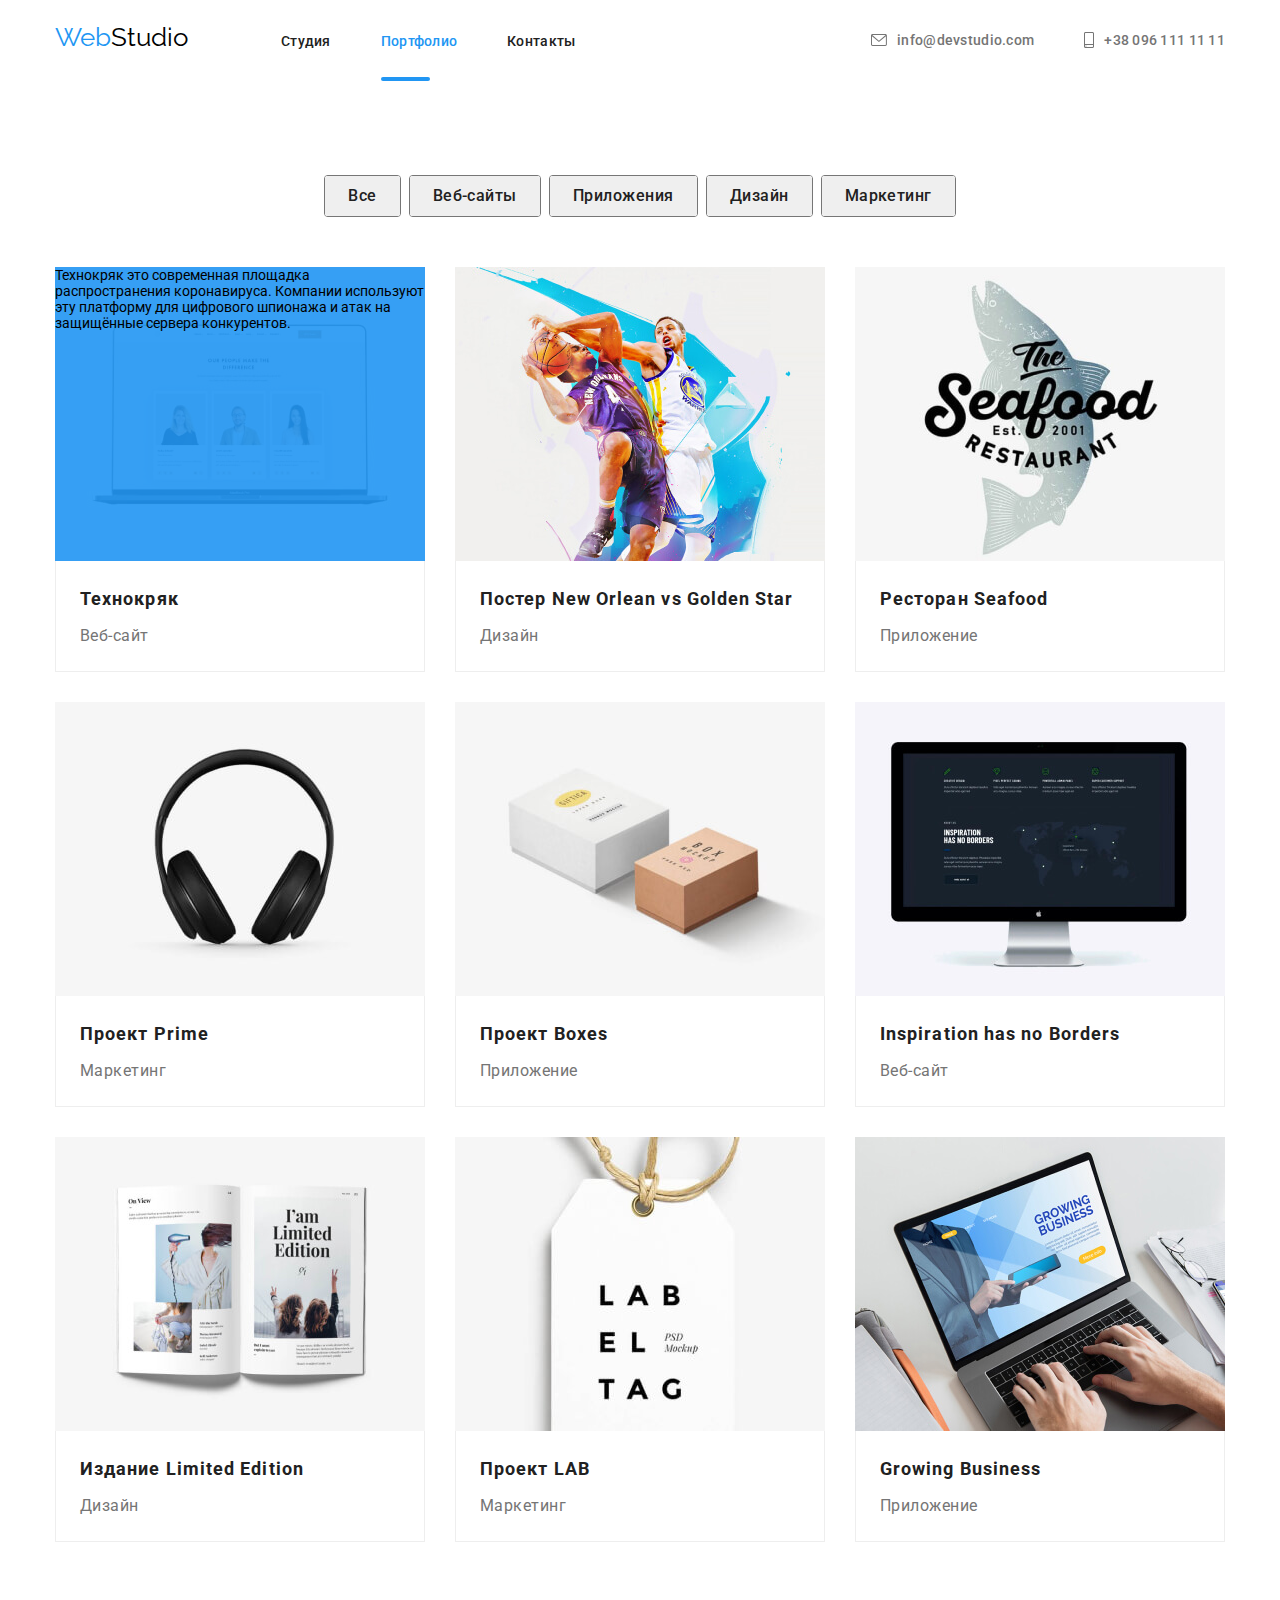
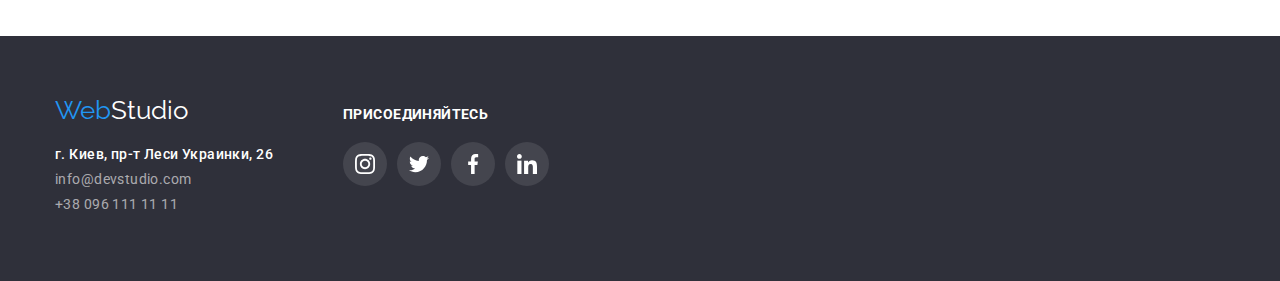
==== portfolio.html @ 27ed043b "Positioning of ::after added" ====
<!DOCTYPE html>
<html lang="ru">
  <head>
    <meta charset="UTF-8" />
    <meta name="viewport" content="width=device-width, initial-scale=1.0" />
    <title>Portfolio</title>
    <link
      rel="stylesheet"
      href="https://cdnjs.cloudflare.com/ajax/libs/modern-normalize/1.0.0/modern-normalize.css"
    />
    <link
      href="https://fonts.googleapis.com/css2?family=Raleway:wght@700&family=Roboto:ital,wght@0,400;0,500;0,900;1,700&display=swap"
      rel="stylesheet"
    />
    <link
      rel="stylesheet"
      href="https://cdnjs.cloudflare.com/ajax/libs/animate.css/4.1.1/animate.min.css"
    />
    <link rel="stylesheet" href="./css/styles.css" />
  </head>
  <body>
    <!--HEADER-->
    <header class="header">
      <div class="container">
        <nav class="nav-list link">
          <a
            class="logo animate__headShake"
            href="./index.html"
            aria-label="Логотип Web Studio"
            lang="en"
            ><span class="web-logo">Web</span>
            <span class="studio-logo">Studio</span></a
          >
          <ul class="header-items list">
            <li class="header-element">
              <a class="header-item link" href="/">Студия</a>
            </li>
            <li class="header-element">
              <a class="header-item link current" href="./portfolio.html"
                >Портфолио</a
              >
            </li>
            <li class="header-element">
              <a class="header-item link" href="/">Контакты</a>
            </li>
          </ul>
        </nav>
        <ul class="header-contacts list">
          <li class="header-element">
            <a class="contacts-item link" href="mailto:info@devstudio.com">
              <svg class="contacts-svg-icon" width="16px" height="12px">
                <use href="./images/sprite/sprite.svg#icon-envelope"></use>
              </svg>
              info@devstudio.com
            </a>
          </li>
          <li>
            <a class="contacts-item link" href="tel:+380961111111">
              <svg class="contacts-svg-icon" width="10px" height="16px">
                <use href="./images/sprite/sprite.svg#icon-smartphone"></use>
              </svg>
              +38 096 111 11 11</a
            >
          </li>
        </ul>
      </div>
    </header>
    <!--PORTFOLIO NAV SECTION-->
    <main>
      <section class="portfolio section container">
        <h1 hidden>Portfolio</h1>
        <ul class="button-items list">
          <li class="button-element link">
            <button type="button" class="button-title list">Все</button>
          </li>
          <li class="button-element link">
            <button type="button" class="button-title list">Веб-сайты</button>
          </li>
          <li class="button-element link">
            <button type="button" class="button-title list">Приложения</button>
          </li>
          <li class="button-element link">
            <button type="button" class="button-title list">Дизайн</button>
          </li>
          <li class="button-element link">
            <button type="button" class="button-title list">Маркетинг</button>
          </li>
        </ul>
        <!-- PORTFOLIO IMAGES-->
        <ul class="portfolio-list list">
          <li class="portfolio-element">
            <a class="portfolio-title link" href="/">
              <img
                src="./images/portfolio/img-2.jpg"
                alt="Технокряк Вебсайт"
                width="370"
                height="294"
              />
              <div class="portfolio-content">
                <h2 class="portfolio-name">Технокряк</h2>
                <p class="portfolio-item">Веб-сайт</p>
              </div>
            </a>
            <div class="overlay">
              <p>
                Технокряк это современная площадка распространения коронавируса.
                Компании используют эту платформу для цифрового шпионажа и атак
                на защищённые сервера конкурентов.
              </p>
            </div>
          </li>
          <li class="portfolio-element">
            <a class="portfolio-title link" href="">
              <img
                src="./images/portfolio/img-3.jpg"
                alt="Постер Баскетбольных Команд"
                width="370"
                height="294"
              />
              <div class="portfolio-content">
                <h2 class="portfolio-name">
                  Постер <span lang="en">New Orlean vs Golden Star</span>
                </h2>
                <p class="portfolio-item">Дизайн</p>
              </div>
            </a>
          </li>
          <li class="portfolio-element">
            <a class="portfolio-title link" href="">
              <img
                src="./images/portfolio/img-4.jpg"
                alt="Логотип Ресторана"
                width="370"
                height="294"
              />
              <div class="portfolio-content">
                <h2 class="portfolio-name">
                  Ресторан <span lang="en">Seafood</span>
                </h2>
                <p class="portfolio-item">Приложение</p>
              </div>
            </a>
          </li>
          <li class="portfolio-element">
            <a class="portfolio-title link" href="">
              <img
                src="./images/portfolio/img-5.jpg"
                alt="Наушники"
                width="370"
                height="294"
              />
              <div class="portfolio-content">
                <h2 class="portfolio-name">
                  Проект <span lang="en">Prime </span>
                </h2>
                <p class="portfolio-item">Маркетинг</p>
              </div>
            </a>
          </li>
          <li class="portfolio-element">
            <a class="portfolio-title link" href="">
              <img
                src="./images/portfolio/img-6.jpg"
                alt="Коробки"
                width="370"
                height="294"
              />
              <div class="portfolio-content">
                <h2 class="portfolio-name">
                  Проект <span lang="en">Boxes </span>
                </h2>
                <p class="portfolio-item">Приложение</p>
              </div>
            </a>
          </li>
          <li class="portfolio-element">
            <a class="portfolio-title link" href="">
              <img
                src="./images/portfolio/img-7.jpg"
                alt="Компьютер"
                width="370"
                height="294"
              />
              <div class="portfolio-content">
                <h2 class="portfolio-name" lang="en">
                  Inspiration has no Borders
                </h2>
                <p class="portfolio-item">Веб-сайт</p>
              </div>
            </a>
          </li>
          <li class="portfolio-element">
            <a class="portfolio-title link" href="">
              <img
                src="./images/portfolio/img-8.jpg"
                alt="Журнал"
                width="370"
                height="294"
              />
              <div class="portfolio-content">
                <h2 class="portfolio-name">
                  Издание <span lang="en">Limited Edition </span>
                </h2>
                <p class="portfolio-item">Дизайн</p>
              </div>
            </a>
          </li>
          <li class="portfolio-element">
            <a class="portfolio-title link" href="">
              <img
                src="./images/portfolio/img-9.jpg"
                alt="Лэйбел"
                width="370"
                height="294"
              />
              <div class="portfolio-content">
                <h2 class="portfolio-name">
                  Проект <span lang="en">LAB </span>
                </h2>
                <p class="portfolio-item">Маркетинг</p>
              </div>
            </a>
          </li>
          <li class="portfolio-element">
            <a class="portfolio-title link" href="">
              <img
                src="./images/portfolio/img-10.jpg"
                alt="Человек Печатает на Компьютере"
                width="370"
                height="294"
              />
              <div class="portfolio-content">
                <h2 class="portfolio-name" lang="en">Growing Business</h2>
                <p class="portfolio-item">Приложение</p>
              </div>
            </a>
          </li>
        </ul>
      </section>
    </main>
    <!--CONTACTS-->
    <footer class="contacts background">
      <div class="container">
        <section class="section-details">
          <a
            class="footer-logo"
            href="./index.html"
            aria-label="Логотип Web Studio"
            lang="en"
            ><span class="web-logo">Web</span>
            <span class="studio-footer">Studio</span></a
          >
          <address>
            <ul>
              <li class="footer-address list">
                <a
                  class="address link"
                  href="https://www.google.com/maps/place/Lesi+Ukrainky+Blvd,+26,+Kyiv,+Ukraine,+02000/@50.4265807,30.5361971,17z/data=!3m1!4b1!4m5!3m4!1s0x40d4cf0e033ecbe9:0x57a4dffefec77da0!8m2!3d50.4265807!4d30.5383858"
                  >г. Киев, пр-т Леси Украинки, 26</a
                >
              </li>

              <li class="footer-address list">
                <a class="contact-details link" href="mailto:info@devstudio.com"
                  >info@devstudio.com</a
                >
              </li>
              <li class="footer-address list">
                <a class="contact-details link" href="tel:+380961111111"
                  >+38 096 111 11 11</a
                >
              </li>
            </ul>
          </address>
        </section>
        <div class="join-us">
          <b class="join-us-title">присоединяйтесь</b>
          <ul class="footer-social-links list">
            <li class="footer-list-item">
              <a class="footer-social-link" href="/" alt="Instagram">
                <svg class="footer-social-svg">
                  <use href="./images/sprite/sprite.svg#icon-instagram"></use>
                </svg>
              </a>
            </li>
            <li class="footer-list-item">
              <a class="footer-social-link" href="/" alt="Twitter">
                <svg class="footer-social-svg">
                  <use href="./images/sprite/sprite.svg#icon-twitter"></use>
                </svg>
              </a>
            </li>
            <li class="footer-list-item">
              <a class="footer-social-link" href="/" alt="Facebook">
                <svg class="footer-social-svg">
                  <use href="./images/sprite/sprite.svg#icon-facebook"></use>
                </svg>
              </a>
            </li>
            <li class="footer-list-item">
              <a class="footer-social-link" href="/" alt="LinkedIn">
                <svg class="footer-social-svg">
                  <use href="./images/sprite/sprite.svg#icon-linkedin"></use>
                </svg>
              </a>
            </li>
          </ul>
        </div>
      </div>
    </footer>
  </body>
</html>
---- css/styles.css ----
:root {
  /* Fonts */
  --main-font: "Roboto", sans-serif;
  --logo-font: "Raleway", sans-serif;
  /* Colors */
  --white-color: #ffffff;
  --black-color: #000000;
  --title-text-color: #212121;
  --primary-text-color: #757575;
  --section-background-color: #2f303a;
  --team-background-color: #f5f4fa;
  --accent-color: #2196f3;
  --active-links-color: #3c20f3;
  --contact-details-color: rgba(255, 255, 255, 0.6);
  --border-color: #eeeeee;
  --border-bottom-color: #ececec;
  --gradient-color: rgba(47, 48, 58, 0.4);
  --social-links-color: #afb1b8;
  --footer-social-links: rgba(255, 255, 255, 0.1);
  --overlay-color: rgba(0, 0, 0, 0.2);
  --portfolio-overlay: rgba(33, 150, 243, 0.9);
  --close-border-color: 1px solid rgba(0, 0, 0, 0.1);
}
*,
*::before,
*::after {
  margin: 0;
  padding: 0;
}
body {
  background-color: var(--white-color);
  font-family: var(--main-font);
  font-size: 14px;
}
img {
  display: block;
  width: 100%;
  height: auto;
}
.list {
  list-style: none;
}
.link {
  text-decoration: none;
}
.address {
  font-style: normal;
}
.container {
  width: 1200px;
  padding: 0 15px;
  margin: 0 auto;
}
.section {
  padding-top: 94px;
  padding-bottom: 94px;
}

/* ======== LOGO ======== */

.logo {
  font-family: var(--logo-font);

  display: flex;
  margin-right: 93px;

  font-size: 26px;
  text-decoration: none;
  animation-duration: 1500ms;
}
.footer-logo {
  font-family: var(--logo-font);

  display: flex;

  font-size: 26px;
  text-decoration: none;
  margin-bottom: 20px;
}
.web-logo {
  color: var(--accent-color);
}
.studio-logo {
  color: var(--black-color);
}
.studio-footer {
  color: var(--white-color);
}
.background {
  background-color: var(--section-background-color);
}

/* ======== END LOGO ======== */
/* ====== HEADER NAVIGATION LIST =======*/
.header .container {
  display: flex;
  align-items: baseline;
}
.header-bottom .container {
  display: flex;
  align-items: center;
  border-bottom: 1px solid var(--border-bottom-color);
}
.header-item {
  color: var(--title-text-color);

  font-weight: 500;
  line-height: 1.142;
  letter-spacing: 0.02em;
  transition: color 250ms cubic-bezier(0.4, 0, 0.2, 1);
}
.current::after {
  position: absolute;
  bottom: 0;
  content: "";
  display: flex;
  width: 49px;
  height: 4px;
  border-radius: 2px;
  margin-top: 28px;
  background-color: var(--accent-color);
}
.header-element {
  display: flex;
  margin-right: 50px;
}
.header-element:not(last-child) {
  margin-right: 50px;
}
.header-item:hover,
.header-item:focus,
.contacts-item:hover,
.contacts-item:focus {
  color: var(--accent-color);
}
.header-item:active {
  color: var(--active-links-color);
}
.header-items {
  display: flex;
  align-items: center;
  position: relative;
}
.header-items .link.current {
  color: var(--accent-color);
}
.nav-list {
  display: flex;
  align-items: baseline;
}

.header-contacts {
  display: flex;
  align-items: center;
  margin-left: auto;
}
.contacts-item {
  color: var(--primary-text-color);

  font-weight: 500;
  letter-spacing: 0.02em;
  transition: color 250ms cubic-bezier(0.4, 0, 0.2, 1);
}
.contacts-svg-icon {
  display: flex;
  align-self: center;
  margin-right: 10px;
}
.contacts-item .contacts-svg-icon {
  fill: var(--primary-text-color);
}
.contacts-item:hover .contacts-svg-icon,
.contacts-item:focus .contacts-svg-icon {
  fill: var(--accent-color);
}
.nav-list .link,
.header-contacts .link {
  display: flex;
  padding-top: 32px;
  padding-bottom: 32px;
}

/* ====== END HEADER NAVIGATION LIST =======*/
/* ======== HERO ======== */
.hero {
  margin: 0 auto;
  max-width: 1600px;
  background-image: linear-gradient(
      var(--gradient-color),
      var(--gradient-color)
    ),
    url("../images/hero/hero.png");
}
.hero .container {
  text-align: center;
  padding-top: 200px;
  padding-bottom: 200px;
}
.hero-title {
  color: var(--white-color);

  font-weight: 900;
  font-size: 44px;
  line-height: 1.363;
  letter-spacing: 0.06em;

  text-align: center;
  text-transform: uppercase;
}

/* ======== END HERO ======== */
/* ======== BUTTON ======== */

.button {
  background-color: var(--accent-color);
  color: var(--white-color);

  min-width: 200px;
  height: 50px;
  border-radius: 4px;
  padding: 10px 32px;
  margin-top: 30px;
}
.backdrop {
  position: fixed;
  top: 0;
  left: 0;
  width: 100%;
  height: 100%;
  background-color: var(--overlay-color);
  transition: all 250ms linear;
}
.backdrop.is-hidden {
  opacity: 0;
  visibility: hidden;
  pointer-events: none;
  transition: all 250ms linear 250ms;
}
.backdrop.is-hidden .modal {
  transform: translate(-50%, -50%) scale(0);
  transition: all 250ms linear 0ms;
}
.modal {
  position: absolute;
  top: 50%;
  left: 50%;
  transform: translate(-50%, -50%) scale(1);
  width: 528px;
  height: 581px;
  background-color: var(--white-color);
  transition: all 250ms linear 250ms;
}
.close-button {
  position: absolute;
  top: 8px;
  right: 8px;
  width: 30px;
  height: 30px;
  border: 1px solid var(--close-border-color);
  border-radius: 50%;
  background-color: var(--white-color);
  cursor: pointer;
}
/* ======== END BUTTON ======== */
/* ======= OUR ADVANTAGES ======== */

.advantages-section {
  padding-bottom: 0;
}
.advantages .container {
  display: flex;
  text-align: center;
}
.advantages-list {
  display: flex;
  text-align: left;
}

.advantages-title {
  color: var(--title-text-color);

  font-weight: 700;
  line-height: 1.142;
  letter-spacing: 0.03em;
  margin-bottom: 10px;

  text-transform: uppercase;
}
.advantages-item {
  width: 270px;
  margin-right: 30px;
}
.advantages-item:nth-child(n + 4) {
  margin-right: 0;
}
.advantages::before {
  display: inline-block;
  content: "";
  width: 270px;
  height: 120px;
  background-color: var(--team-background-color);
  margin-bottom: 30px;

  background-repeat: no-repeat;
  background-position: center;
}
.antenna::before {
  background-image: url(../images/sprite/antenna.svg);
}
.clock::before {
  background-image: url(../images/sprite/clock.svg);
}
.diagram::before {
  background-image: url(../images/sprite/diagram.svg);
}
.astronaut::before {
  background-image: url(../images/sprite/astronaut.svg);
}
.advantages-text {
  color: var(--primary-text-color);

  font-weight: 400;
  line-height: 1.714;
  letter-spacing: 0.03em;
  width: 270px;
  height: 75px;
  margin-right: 30px;
}
/* ======= END OUR ADVANTAGES ======== */
/* ======= SERVICES ======= */

.services .container {
  display: block;
}

.services-images {
  display: flex;
  font-size: 0;
}
.services-item {
  display: flex;
  margin-right: 30px;
}
.services-item:nth-child(3n) {
  margin-right: 0;
}
.services-title {
  color: var(--title-text-color);

  font-weight: 700;
  font-size: 36px;
  line-height: 1.166;
  text-align: center;
  letter-spacing: 0.03em;
  margin-bottom: 50px;
}
/* ======= END SERVICES ======= */
/* ======== OUR TEAM ========*/
.team {
  background-color: var(--team-background-color);
}
.team-list {
  display: flex;
  align-items: center;
}
.team-element {
  padding: 15px 30px;
}
.team-title {
  color: var(--title-text-color);

  font-weight: 700;
  font-size: 36px;
  line-height: 1.166;
  text-align: center;
  letter-spacing: 0.03em;
  margin-bottom: 50px;
}
.team-image {
  display: flex;
  width: 270px;
  margin-bottom: 30px;
}
.team-image:nth-child(4n) {
  margin: 0;
}
.team-content {
  background: var(--white-color);

  box-sizing: border-box;
  border-left: 1px solid var(--border-color);
  border-right: 1px solid var(--border-color);
  border-bottom: 1px solid var(--border-color);
  border-radius: 0px 0px 4px 4px;
  overflow: hidden;
  box-shadow: 0px 1px 3px rgba(0, 0, 0, 0.12), 0px 1px 1px rgba(0, 0, 0, 0.14),
    0px 2px 1px rgba(0, 0, 0, 0.2);
  border-radius: 0px 0px 4px 4px;

  margin-right: 30px;
}
.team-member {
  color: var(--title-text-color);

  font-weight: 500;
  font-size: 16px;
  line-height: 1.187;
  letter-spacing: 0.03em;

  text-align: center;
  margin-bottom: 10px;
}
.team-position {
  color: var(--primary-text-color);

  font-weight: 400;
  font-size: 16px;
  line-height: 1.187;
  letter-spacing: 0.03em;

  text-align: center;
  margin-bottom: 16px;
}
.social-links {
  display: flex;
  justify-content: center;
  padding-bottom: 22px;
}
.social-link-item {
  display: flex;
  justify-content: center;
  align-items: center;
  background-color: var(--white-color);
  border-radius: 50%;
  width: 44px;
  height: 44px;
  transition: background-color 250ms cubic-bezier(0.4, 0, 0.2, 1);
}
.social-list-svg {
  width: 20px;
  height: 20px;
  fill: var(--social-links-color);
}
.social-list-item:hover .social-list-svg,
.social-list-item:focus .social-list-svg {
  fill: var(--white-color);
}
.social-link-item:hover,
.social-link-item:focus {
  background-color: var(--accent-color);
}

/* ======== END OUR TEAM ========*/
/* ======== CLIENTS ==========*/
.clients-title {
  color: var(--title-text-color);

  font-weight: 700;
  font-size: 36px;
  line-height: 1.166;
  text-align: center;
  letter-spacing: 0.03em;
  margin-bottom: 50px;
}
.clients-list {
  display: flex;
}
.clients-link {
  display: flex;
}

.clients-item {
  display: flex;
  justify-content: center;
  align-items: center;
  border: 1px solid var(--social-links-color);
  margin-right: 30px;

  width: 170px;
  height: 90px;
  transition: all 250ms cubic-bezier(0.4, 0, 0.2, 1);
}
.clients-logo {
  display: flex;

  fill: var(--social-links-color);
}
.clients-item:hover .clients-logo,
.clients-item:focus .clients-logo {
  fill: var(--accent-color);
}
.clients-item:hover,
.clients-item:focus {
  border-color: var(--accent-color);
  fill: var(--accent-color);
}
.clients-item:not(last-child) {
  margin-right: 30px;
}
/* ======== END CLIENTS ========== */
/* ======== PORTFOLIO ======== */
.button-items {
  display: flex;
  justify-content: center;
  margin-bottom: 50px;
}
.button-title {
  color: var(--title-text-color);

  font-weight: 500;
  font-size: 16px;
  line-height: 1.625;
  letter-spacing: 0.03em;

  text-align: center;
  padding: 6px 22px;
  transition: all 250ms cubic-bezier(0.4, 0, 0.2, 1);
}
.button-title:hover,
.button-title:focus {
  background-color: var(--accent-color);
  color: var(--white-color);
}
.button-element {
  margin-right: 8px;

  box-sizing: border-box;
  border-radius: 4px;
  overflow: hidden;
}
.button-element:last-child {
  margin: 0;
}
.button-element .link {
  display: block;

  padding-top: 54px;
  padding-bottom: 54px;
}
.portfolio .container {
  display: flex;
  align-items: center;
}
.portfolio-list {
  display: flex;

  flex-wrap: wrap;
}
.portfolio-name {
  color: var(--title-text-color);

  font-weight: 700;
  font-size: 18px;
  line-height: 2;
  letter-spacing: 0.06em;

  margin-bottom: 4px;

  transition: color 250ms cubic-bezier(0.4, 0, 0.2, 1);
}
.portfolio-item {
  color: var(--primary-text-color);

  font-weight: normal;
  font-size: 16px;
  line-height: 1.875;
  letter-spacing: 0.03em;
}
.portfolio-element {
  position: relative;
  background: var(--white-color);

  display: flex;

  width: 370px;
  margin-right: 30px;
  margin-bottom: 30px;
}
.portfolio-element:nth-child(3n) {
  margin-right: 0;
}
.portfolio-element:nth-last-child(-n + 3) {
  margin-bottom: 0;
}
.portfolio-title {
  transition: all 250ms cubic-bezier(0.4, 0, 0.2, 1);
}
.portfolio-title:hover,
.portfolio-title:focus {
  box-shadow: 0px 1px 1px rgba(0, 0, 0, 0.12), 0px 4px 4px rgba(0, 0, 0, 0.06),
    1px 4px 6px rgba(0, 0, 0, 0.16);
}
.portfolio-content {
  padding: 20px 24px;

  box-sizing: border-box;
  border-left: 1px solid var(--border-color);
  border-right: 1px solid var(--border-color);
  border-bottom: 1px solid var(--border-color);
}
.portfolio-name:hover,
.portfolio-name:focus {
  color: var(--accent-color);
}
.overlay {
  position: absolute;
  top: 0;
  left: 0;
  width: 100%;
  height: 294px;
  background-color: var(--portfolio-overlay);
}
/* ======== END PORTFOLIO ======== */
/* ======= CONTACTS ========= */

.contacts .container {
  display: flex;
  align-items: baseline;
  margin-left: auto;
  margin-right: auto;
  padding-top: 60px;
  padding-bottom: 60px;
}
.section-details {
  display: block;
}
.address {
  color: var(--white-color);

  font-weight: 500;
  letter-spacing: 0.03em;
  padding-top: 20px;
  transition: color 250ms cubic-bezier(0.4, 0, 0.2, 1);
}
.address:hover,
.address:focus {
  color: var(--accent-color);
}
.footer-address {
  margin-bottom: 9px;
}
.contact-details {
  color: var(--contact-details-color);

  font-style: normal;
  font-weight: 400;
  letter-spacing: 0.03em;
  transition: color 250ms cubic-bezier(0.4, 0, 0.2, 1);
}
.contact-details:hover,
.contact-details:focus {
  color: var(--accent-color);
}
/* ======= END CONTACTS ========= */
/* ======= JOIN US ========= */
.join-us {
  margin-left: 70px;
}
.join-us-title {
  display: flex;
  color: var(--white-color);
  font-weight: 700;
  font-size: 14px;
  letter-spacing: 0.03em;
  text-transform: uppercase;
  padding-bottom: 20px;
  font-style: none;
}
.footer-social-links {
  display: flex;
  align-items: center;
}
.footer-social-link {
  display: flex;
  justify-content: center;
  align-items: center;
  background-color: var(--footer-social-links);
  border-radius: 50%;
  width: 44px;
  height: 44px;
  transition-property: background-color 250ms cubic-bezier(0.4, 0, 0.2, 1);
}
.footer-list-item {
  margin-left: 10px;
}
.footer-list-item:first-child {
  margin-left: 0px;
}
.footer-social-svg {
  width: 20px;
  height: 20px;
  fill: var(--white-color);
}
.footer-social-link:hover,
.footer-social-link:focus {
  background-color: var(--accent-color);
}
.social-list-item:hover .footer-social-svg,
.social-list-item:focus .social-list-svg {
  fill: var(--white-color);
}
/* ======= END JOIN US ========= */
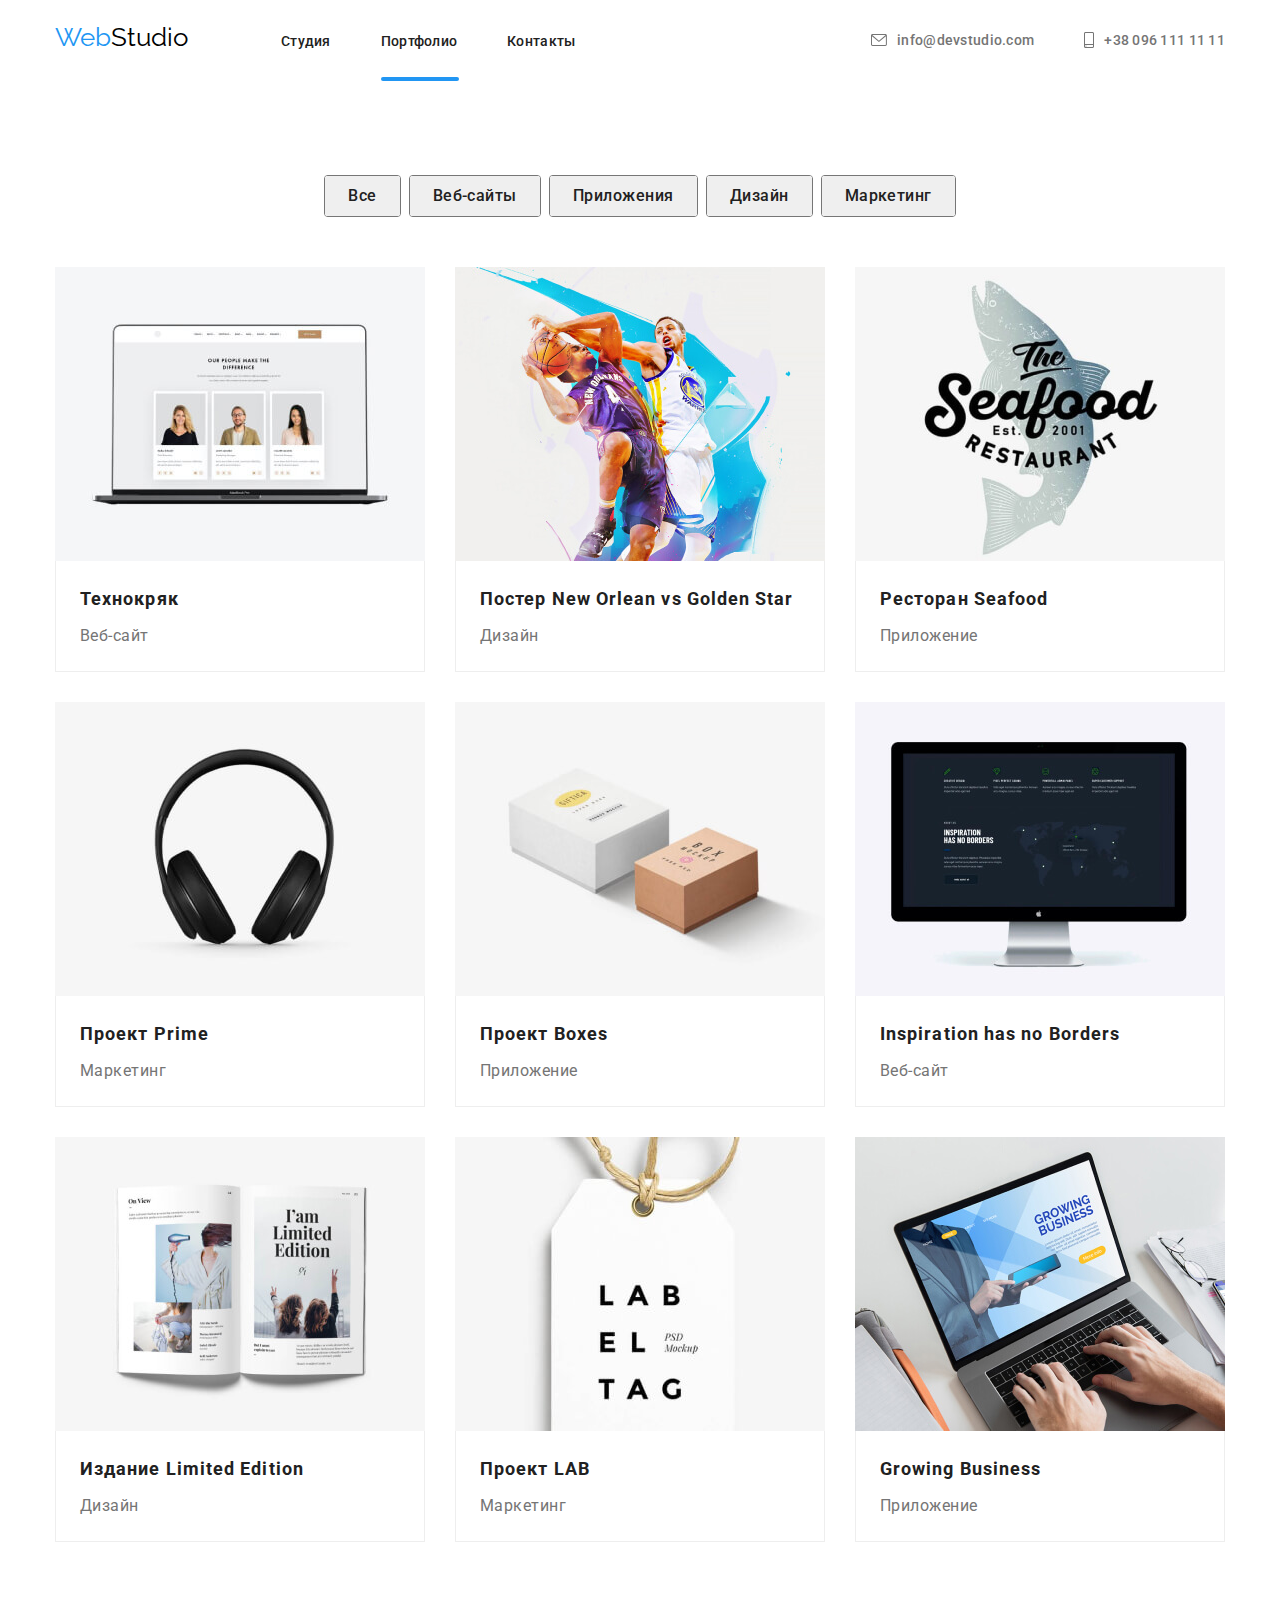
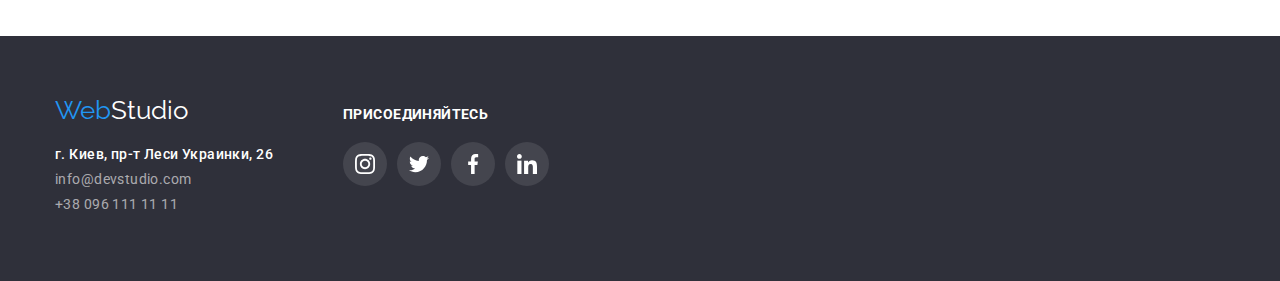
==== commit fae8235b: "Added overlay on portfolio item" ====
--- a/portfolio.html
+++ b/portfolio.html
@@ -36,7 +36,9 @@
               <a class="header-item link" href="/">Студия</a>
             </li>
             <li class="header-element">
-              <a class="header-item link current" href="./portfolio.html"
+              <a
+                class="header-item link portfolio-current"
+                href="./portfolio.html"
                 >Портфолио</a
               >
             </li>
@@ -90,24 +92,24 @@
         <ul class="portfolio-list list">
           <li class="portfolio-element">
             <a class="portfolio-title link" href="/">
-              <img
-                src="./images/portfolio/img-2.jpg"
-                alt="Технокряк Вебсайт"
-                width="370"
-                height="294"
-              />
+              <div class="portfolio-img-overlay">
+                <img
+                  src="./images/portfolio/img-2.jpg"
+                  alt="Технокряк Вебсайт"
+                  width="370"
+                  height="294"
+                />
+                <p class="overlay">
+                  Технокряк это современная площадка распространения
+                  коронавируса. Компании используют эту платформу для цифрового
+                  шпионажа и атак на защищённые сервера конкурентов.
+                </p>
+              </div>
               <div class="portfolio-content">
                 <h2 class="portfolio-name">Технокряк</h2>
                 <p class="portfolio-item">Веб-сайт</p>
               </div>
             </a>
-            <div class="overlay">
-              <p>
-                Технокряк это современная площадка распространения коронавируса.
-                Компании используют эту платформу для цифрового шпионажа и атак
-                на защищённые сервера конкурентов.
-              </p>
-            </div>
           </li>
           <li class="portfolio-element">
             <a class="portfolio-title link" href="">
--- a/css/styles.css
+++ b/css/styles.css
@@ -19,6 +19,7 @@
   --footer-social-links: rgba(255, 255, 255, 0.1);
   --overlay-color: rgba(0, 0, 0, 0.2);
   --portfolio-overlay: rgba(33, 150, 243, 0.9);
+  --overlay-text: rgba(255, 255, 255, 1);
   --close-border-color: 1px solid rgba(0, 0, 0, 0.1);
 }
 *,
@@ -120,6 +121,7 @@
   margin-top: 28px;
   background-color: var(--accent-color);
 }
+
 .header-element {
   display: flex;
   margin-right: 50px;
@@ -537,6 +539,17 @@
   padding-top: 54px;
   padding-bottom: 54px;
 }
+.portfolio-current::after {
+  position: absolute;
+  bottom: 0;
+  content: "";
+  display: flex;
+  width: 78px;
+  height: 4px;
+  border-radius: 2px;
+  margin-top: 28px;
+  background-color: var(--accent-color);
+}
 .portfolio .container {
   display: flex;
   align-items: center;
@@ -566,8 +579,11 @@
   line-height: 1.875;
   letter-spacing: 0.03em;
 }
+.portfolio-img-overlay {
+  position: relative;
+  overflow: hidden;
+}
 .portfolio-element {
-  position: relative;
   background: var(--white-color);
 
   display: flex;
@@ -575,6 +591,9 @@
   width: 370px;
   margin-right: 30px;
   margin-bottom: 30px;
+}
+.portfolio-element:hover .overlay {
+  transform: translateY(0%);
 }
 .portfolio-element:nth-child(3n) {
   margin-right: 0;
@@ -606,9 +625,26 @@
   position: absolute;
   top: 0;
   left: 0;
+
+  display: flex;
+  justify-content: center;
+  align-items: center;
+
+  padding: 24px 63px;
+  font-size: 16px;
+  font-weight: 400px;
+  font-style: normal;
+  line-height: 1.55;
+  text-align: left;
+  letter-spacing: 0.06em;
+
+  background-color: var(--portfolio-overlay);
+  color: var(--overlay-text);
   width: 100%;
-  height: 294px;
-  background-color: var(--portfolio-overlay);
+  height: 100%;
+
+  transform: translateY(100%);
+  transition: all 250ms linear;
 }
 /* ======== END PORTFOLIO ======== */
 /* ======= CONTACTS ========= */
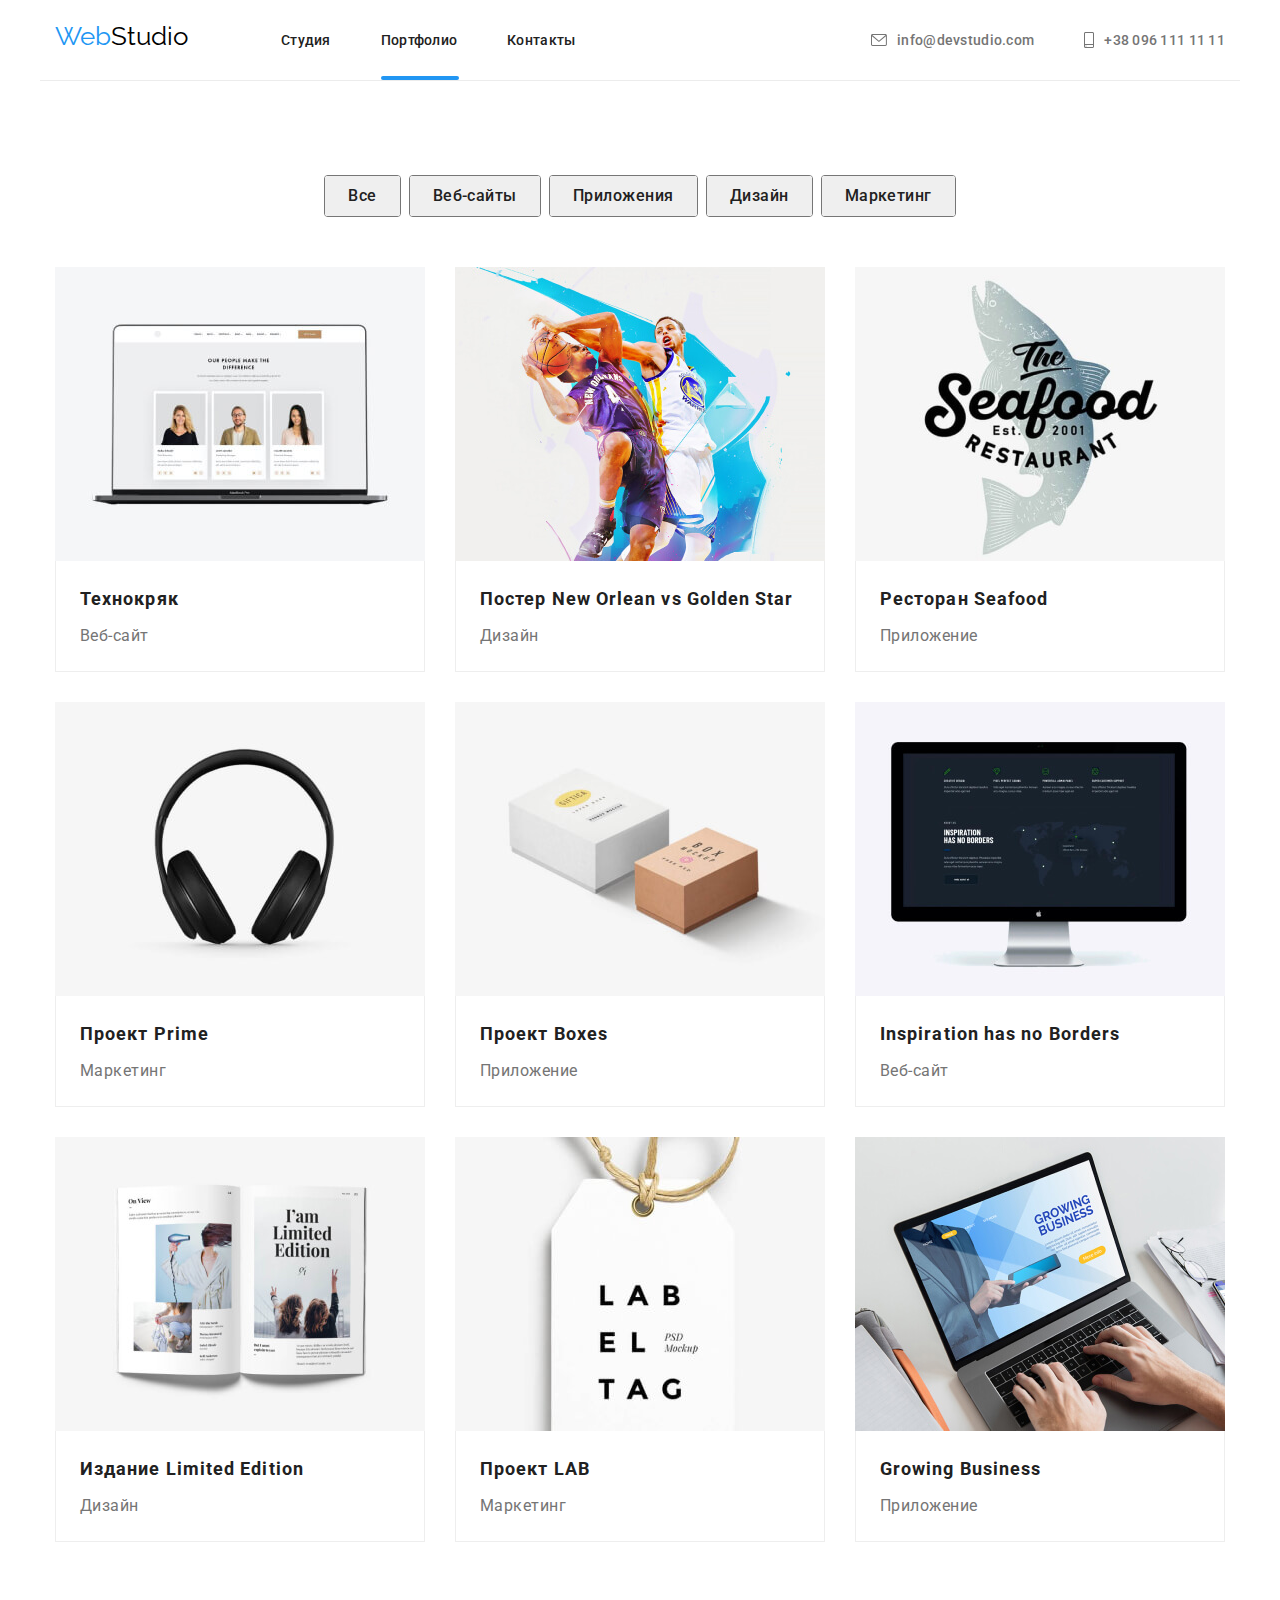
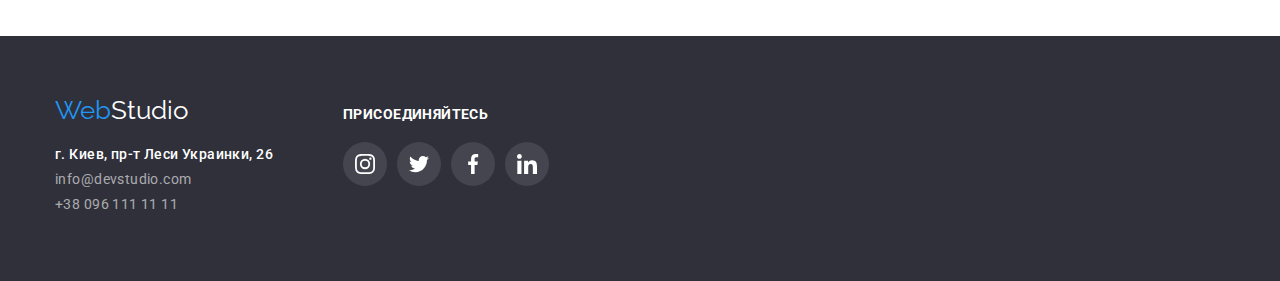
==== commit 7c0d5f83: "Close svg button added" ====
--- a/portfolio.html
+++ b/portfolio.html
@@ -20,7 +20,7 @@
   </head>
   <body>
     <!--HEADER-->
-    <header class="header">
+    <header class="header-bottom">
       <div class="container">
         <nav class="nav-list link">
           <a
--- a/css/styles.css
+++ b/css/styles.css
@@ -17,10 +17,13 @@
   --gradient-color: rgba(47, 48, 58, 0.4);
   --social-links-color: #afb1b8;
   --footer-social-links: rgba(255, 255, 255, 0.1);
+  --close-x: rgba(0, 0, 0, 1);
+  /* Overlays */
   --overlay-color: rgba(0, 0, 0, 0.2);
   --portfolio-overlay: rgba(33, 150, 243, 0.9);
   --overlay-text: rgba(255, 255, 255, 1);
-  --close-border-color: 1px solid rgba(0, 0, 0, 0.1);
+  --close-border-color: rgba(0, 0, 0, 0.1);
+  --services-overlay: rgba(47, 48, 58, 0.8);
 }
 *,
 *::before,
@@ -260,8 +263,13 @@
   height: 30px;
   border: 1px solid var(--close-border-color);
   border-radius: 50%;
+  cursor: pointer;
   background-color: var(--white-color);
-  cursor: pointer;
+}
+.close-svg {
+  width: 18px;
+  height: 18px;
+  fill: var(--close-x);
 }
 /* ======== END BUTTON ======== */
 /* ======= OUR ADVANTAGES ======== */
@@ -355,6 +363,30 @@
   text-align: center;
   letter-spacing: 0.03em;
   margin-bottom: 50px;
+}
+.services-overlay {
+  position: relative;
+}
+.overlay-text {
+  position: absolute;
+  bottom: 0;
+  left: 0;
+
+  display: flex;
+  justify-content: center;
+  align-items: center;
+
+  padding-top: 27px 0;
+  font-size: 16px;
+  font-weight: 700px;
+  font-style: normal;
+  text-transform: uppercase;
+  letter-spacing: 0.03em;
+
+  background-color: var(--services-overlay);
+  color: var(--overlay-text);
+  width: 370px;
+  height: 70px;
 }
 /* ======= END SERVICES ======= */
 /* ======== OUR TEAM ========*/
@@ -469,17 +501,16 @@
 }
 .clients-link {
   display: flex;
-}
-
-.clients-item {
-  display: flex;
   justify-content: center;
   align-items: center;
-  border: 1px solid var(--social-links-color);
-  margin-right: 30px;
-
   width: 170px;
   height: 90px;
+  border: 1px solid var(--social-links-color);
+  border-radius: 4px;
+}
+.clients-item {
+  display: flex;
+  margin-right: 30px;
   transition: all 250ms cubic-bezier(0.4, 0, 0.2, 1);
 }
 .clients-logo {
@@ -487,12 +518,12 @@
 
   fill: var(--social-links-color);
 }
-.clients-item:hover .clients-logo,
-.clients-item:focus .clients-logo {
+.clients-link:hover .clients-logo,
+.clients-link:focus .clients-logo {
   fill: var(--accent-color);
 }
-.clients-item:hover,
-.clients-item:focus {
+.clients-link:hover,
+.clients-link:focus {
   border-color: var(--accent-color);
   fill: var(--accent-color);
 }
@@ -631,10 +662,10 @@
   align-items: center;
 
   padding: 24px 63px;
-  font-size: 16px;
+  font-size: 14px;
   font-weight: 400px;
   font-style: normal;
-  line-height: 1.55;
+  line-height: 1.555;
   text-align: left;
   letter-spacing: 0.06em;
 
